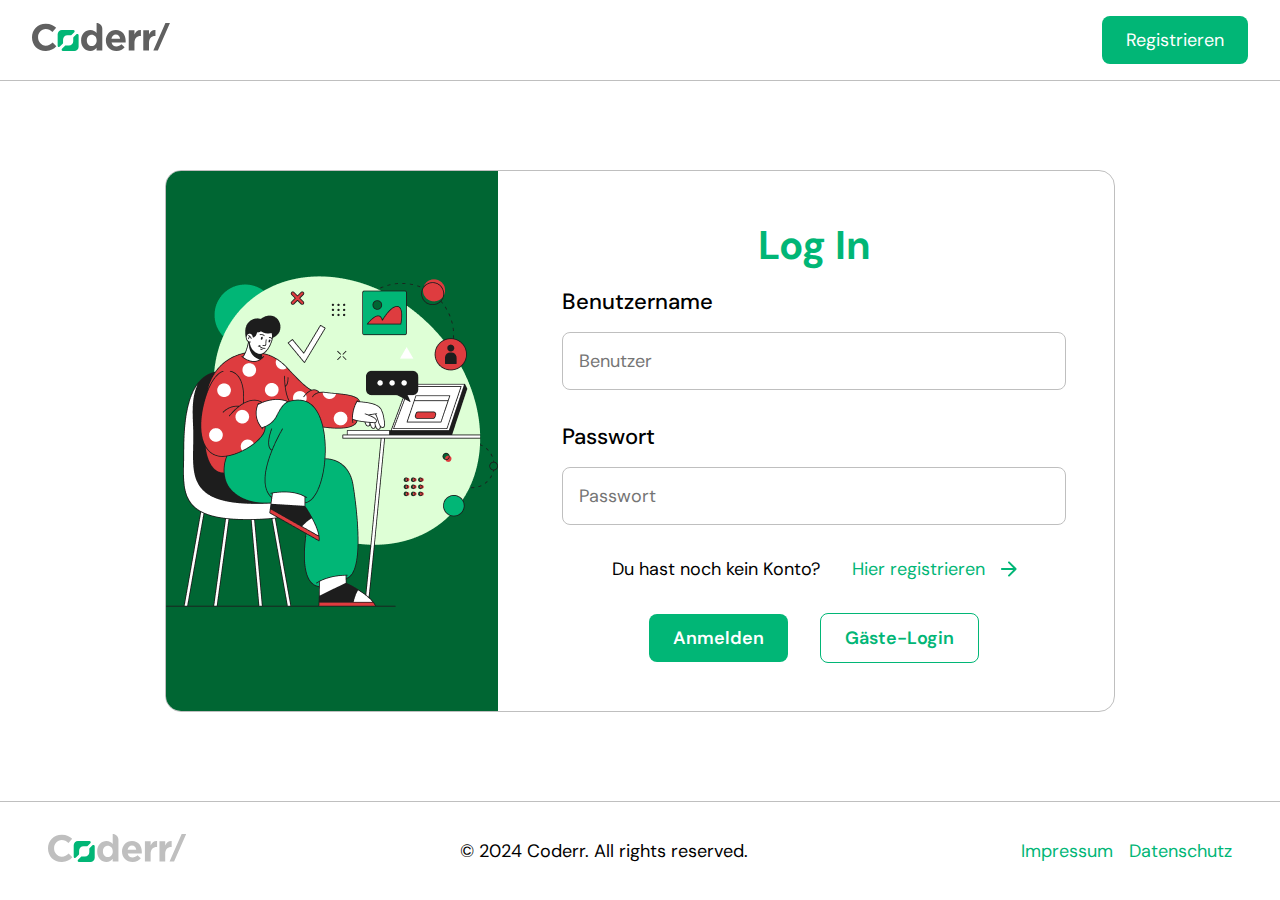
==== business_profile.html @ d6f39b42 "first commit" ====
<!DOCTYPE html>
<html lang="de">

<head>
    <meta charset="UTF-8">
    <meta name="viewport" content="width=device-width, initial-scale=1.0">
    <title>Coderr/</title>
    <link rel="icon" type="image/png" href="./assets/logo/favicon.png" />

    <link rel="stylesheet" href="./shared/styles/variables.css">
    <link rel="stylesheet" href="./shared/styles/standard.css">
    <link rel="stylesheet" href="./shared/styles/form.css">
    <link rel="stylesheet" href="./shared/styles/assets.css">
    <link rel="stylesheet" href="./shared/styles/fonts.css">
    <link rel="stylesheet" href="./shared/styles/header_footer.css">
    <link rel="stylesheet" href="./styles/business_profile.css">

    <script src="./shared/scripts/config.js"></script>
    <script src="./shared/scripts/api.js"></script>
    <script src="./shared/scripts/redirect.js"></script> 
    <script src="./shared/scripts/ui_helper.js"></script>
    <script src="./shared/scripts/form_helper.js"></script>
    <script src="./shared/scripts/auth.js"></script>
    
    <script src="./shared/scripts/template/review_templates.js"></script>
    <script src="./shared/scripts/review_crud.js"></script>
    <script src="./shared/scripts/user_crud.js"></script>
    <script src="./shared/scripts/template/offer_templates.js"></script>
    <script src="./shared/scripts/offer_crud.js"></script>
    <script src="./shared/scripts/template/order_templates.js"></script>
    <script src="./shared/scripts/order_crud.js"></script>
    <script src="./shared/scripts/template/header_template.js"></script>
    <script src="./shared/scripts/header.js"></script>

    <script src="./scripts/template/business_profile_template.js"></script>
    <script src="./scripts/business_profile.js"></script>
</head>

<body onload="initBProfile()" onclick="closeAllOpenedElements()">
    <header class="main_header">

        <a class="logo" href="./index.html">
            <img src="./assets/logo/logo_coderr.svg" alt="" srcset="">
        </a>

        <div id="head_content_right" class="d_flex_cc_gm head_content_right"></div>
        
    </header>

    <main class="d_flex_cc_gxl f_d_c">

        <section id="profile" class=" d_flex_cs_gxl f_d_c section_group">

            <div class="d_flex_cs_gxl about_me_section w_full section_group_w_border " id="business_profile_personal_data">
            </div>

            <div class="profile_stats ">
                <div class="w_full">
                    <div class="card">
                        <h2 id="business_profile_project_count" class="font_prime_color">120</h2>
                        <p >Abgeschlossene Projekte</p>
                    </div>
                    <div class="card">
                        <h2 class="font_prime_color d_flex_cc_gm" id="business_profile_avg_rating">
                            -
                            <img src="./assets/icons/kid_star.svg" alt="" srcset="">
                        </h2>
                        <p>Durchschnitt</p>
                    </div>
                </div>
                <div class="w_full">
                    <div class="card">
                        <h2 id="business_profile_review_count" class="font_prime_color">50</h2>
                        <p>Bewertungen</p>
                    </div>
                    <div class="card">
                        <h2 id="business_profile_offer_count" class="font_prime_color">5</h2>
                        <p >Angebote</p>
                    </div>
                </div>
            </div>
        </section>


        <section class="d_flex_cs_gl f_d_c w_full section_group">
            <!-- Liste der Angebote -->

            <h2 class="font_prime_color">Angebote</h2>

            <div class="offer_content w_full" id="business_profile_offer_list">

            </div>


        </section>
        
        <section class="section_group w_full  d_flex_cs_gl f_d_c">
            <h2 class="font_prime_color">Bewertungen</h2>
            <div class="w_full d_flex_cs_gm review_header">
                
                <button id="review_add_btn" onclick="openDialog('rating_dialog')" class="std_btn btn_prime pad_s">
                    Bewertung hinzufügen
                </button>
                <div class="f_d_r_resp_c">
                    <label for="review_filter">Sortieren nach:</label>
                    <select onchange="changeReviewFilterBusinessProfile(this)" id="review_filter" class="input_field">
                        <option value="-updated_at" selected>Neueste zuerst</option>
                        <option value="updated_at">Älteste zuerst</option>
                        <option value="-rating">Höchste Bewertung</option>
                        <option value="rating">Niedrigste Bewertung</option>
                    </select>
                </div>
            </div>

            <div class=" d_flex_cs_gm f_d_c w_full" id="business_profile_review_list">

            </div>

            <div class="w_full d_flex_cc_gm review_footer">
                <hr>
                <p class="link d_flex_cc_gm">
                    <img src="./assets/icons/add.svg" alt="" srcset="">
                    Mehr anzeigen
                </p>
            </div>
        </section>

        </section>
        <section onclick="closeDialog('rating_dialog')" id="rating_dialog" class="dialog pad_m d_flex_cc_gm d_none">
            <div onclick="stopProp(event)" class="m_auto small_form d_flex_cs_gm f_d_c">

                <h2 class="font_prime_color">Bewertung hinzufügen</h2>
 
                <div class="star_rating d_flex_cs_gm">
                    <div class="review_stars stars_input" id="review_stars_input">
                        <img src="./assets/icons/kid_star.svg" onmouseenter="updateStars(this)" alt="" srcset="">
                        <img src="./assets/icons/kid_star.svg" onmouseenter="updateStars(this)" alt="" srcset="">
                        <img src="./assets/icons/kid_star.svg" onmouseenter="updateStars(this)" alt="" srcset="">
                        <img src="./assets/icons/kid_star.svg" onmouseenter="updateStars(this)" alt="" srcset="">
                        <img src="./assets/icons/kid_star_empty.svg" onmouseenter="updateStars(this)" alt="" srcset="">
                    </div>
                </div>

                <div class="form_group">
                    <label for="review_description_input">Beschreibung:</label>
                    <textarea class="input_field" id="review_description_input" name="reviewText" rows="4"
                        placeholder="Ihre Bewertung hier eingeben..."></textarea>
                    <p id="review_text_error" class="form_error d_none">Bitte ausfüllen</p>
                </div>
                <div class="d_flex_cs_gm f_d_r_resp_c">
                    <button type="button" onclick="onSubmitReviewBusinessProfile()" class="std_btn btn_prime pad_s w_full">Bewertung abschicken</button>
                    <button onclick="closeDialog('rating_dialog')" type="button"
                        class="std_btn btn_secondary pad_s w_full">Abbrechen</button>
                </div>
            </div>
        </section>
    </main>
    <footer class="main_footer pad_l">
        <a class="logo" href="./index.html">
            <img src="./assets/logo/logo_coderr_light.svg" alt="" srcset="">
        </a>
        <p>© 2024 Coderr. All rights reserved.</p>
        <div class="d_flex_cc_gm">
            <a class="link" href="./imprint.html">Impressum</a>
            <a class="link" href="./privacy_policy.html">Datenschutz</a>
        </div>
    </footer>
</body>

</html>
---- shared/styles/variables.css ----
:root {
  --bg-color: white;
  --bg-color-dark: #006633;

  --link-color: #01B676;
  --link-hover-color: #34C591;

  --font-prime-color: #01B676;
  --font_sec_color: #7D7F80;
  --font_white_color: #FFFFFF;


  --section-max-w: 1440px;

  --btn-rad: 8px;
  --btn-pad: 12px 24px;
  --btn-pad-round: 4px;
  --btn-prime-color: #01B676;
  --btn-prime-hover-color: #34C591;
  --btn-prime-active-color: #34C591;
  --btn-prime-font-color: #ffffff;
  --btn-secondary-border: 1px solid #01B676;
  --btn-secondary-color: transparent;
  --btn-secondary-hover-color: #01B676;
  --btn-secondary-active-color: #01B676;
  --btn-secondary-font-color: #01B676;
  --btn-delete-color: #f82929;
  --btn-delete-hover-color: #fc6767;
  --btn-delete-active-color: #fd3c3c;


  --form-max-w: 800px;
  --form-s-max-w: 600px;
  --form-rad: 16px;
  --form-pad: 48px;
  --form-pad-small: 32px;
  --form-bg-color: #ffffff;
  --form-border: 1px solid #BFBFBF;
  --form-input-rad: 8px;
  --form-input-padding: 16px 16px;
  --form-input-border: 1px solid #BFBFBF;
  --form-input-border-color: #e0e0e0;
  --form-input-active-border-color: ##7D7F80;
  --form-input-bg-color: #e0e0e000;
}

@media screen and (max-width: 769px) {
  :root {
  --form-pad: 16px;
  --form-input-padding: 8px 8px;
  --form-pad-small: 16px;
  }
}
---- shared/styles/standard.css ----
* {
    box-sizing: border-box;
    margin: 0;
}

a {
    text-decoration: none;
}

body {
    min-height: 100vh;
    display: flex;
    flex-direction: column;
    background-color: var(--bg-color);
}

::-webkit-scrollbar {
    width: 8px;
}

::-webkit-scrollbar-track {
    background-color: #e0e0e0;
    border-radius: 10px;
}

::-webkit-scrollbar-thumb {
    background-color: var(--btn-prime-color);
    border-radius: 10px;
}

::-webkit-scrollbar-thumb:hover {
    background-color: var(--btn-prime-hover-color);
}

main {
    flex-grow: 1;
    display: flex;
    flex-direction: column;
    justify-content: flex-start;
    align-items: center;
    padding: 32px;
}


.d_none {
    display: none !important;
}

.pad_s {
    padding: 8px 16px;
}

.pad_m {
    padding: 16px 32px;
}

.pad_l {
    padding: 32px 48px;
}

@media only screen and (max-width: 769px) {
    .pad_s {
        padding: 4px 8px;
    }

    .pad_m {
        padding: 8px 16px;
    }

    .pad_l {
        padding: 16px 32px;
    }

    main {
        padding: 16px;
    }
}

.pos_rel {
    position: relative;
}

/* positioning in right corner */
.pos_abs_rc {
    position: absolute;
    top: 16px;
    right: 16px;
}



.d_flex_cs_gm,
.d_flex_cc_gm,
.d_flex_cs_gl,
.d_flex_cc_gl,
.d_flex_cs_gxl,
.d_flex_cc_gxl {
    display: flex;
    justify-content: center;
}

.d_flex_ss_gm,
.d_flex_sc_gm,
.d_flex_ss_gl,
.d_flex_sc_gl,
.d_flex_ss_gxl,
.d_flex_sc_gxl {
    display: flex;
    justify-content: flex-start;
}

.d_flex_cc_gm,
.d_flex_cs_gm,
.d_flex_sc_gm,
.d_flex_ss_gm {
    gap: 16px;
}

.d_flex_cc_gl,
.d_flex_cs_gl,
.d_flex_sc_gl,
.d_flex_ss_gl {
    gap: 32px;
}

.d_flex_cc_gxl,
.d_flex_cs_gxl,
.d_flex_sc_gxl,
.d_flex_ss_gxl {
    gap: 48px;
}

.d_flex_cs_gm,
.d_flex_ss_gm,
.d_flex_cs_gl,
.d_flex_ss_gl,
.d_flex_cs_gxl,
.d_flex_ss_gxl {
    align-items: flex-start;
}

.d_flex_cc_gm,
.d_flex_sc_gm,
.d_flex_cc_gl,
.d_flex_sc_gl,
.d_flex_cc_gxl,
.d_flex_sc_gxl {
    align-items: center;
}

.d_sb {
    justify-content: space-between !important;
}


.f_d_c {
    flex-direction: column !important;
}

.f_d_r_resp_c {
    flex-direction: row !important;
}

@media screen and (max-width: 480px) {
    .f_d_r_resp_c {
        flex-direction: column !important;
    }

}

.f_d_r {
    flex-direction: row !important;
}

.c_pointer {
    cursor: pointer;
}

.m_auto {
    margin: auto;
}

.w_full {
    width: 100%;
}

.text_c {
    text-align: center;
}

.rotate_half{
    transform: rotate(180deg);
}



@media screen and (max-width: 480px) {
    .p_top_s {
        padding-top: 36px;
    }

}
---- shared/styles/form.css ----
.small_form,
.large_form {
    width: 100%;
    background-color: var(--form-bg-color);
    border: var(--form-border);
    border-radius: var(--form-rad);
    padding: var(--form-pad);
    transition: transform 0.3s ease, box-shadow 0.3s ease;
}

.small_form {
    max-width: var(--form-s-max-w);
}

.large_form {
    max-width: var(--form-max-w);
}

.std_form {
    width: 100%;
}

.form_group {
    display: flex;
    flex-direction: column;
    width: 100%;
    gap: 16px;
}

.form_group label {
    width: 100%;
    display: block;
}

.input_field {
    width: 100%;
    border-radius: var(--form-input-rad);
    padding: var(--form-input-padding);
    border: var(--form-input-border);
    background-color: var(--form-input-bg-color);
}


select.input_field {
    cursor: pointer;
    padding: 8px;
}

.input_field:focus {
    outline: none;
    border-color: var(--form-input-active-border-color);
}

.input_checkbox_group>label,
.input_checkbox_group,
.input_checkbox_group>input {
    cursor: pointer;
}

input[type='checkbox'] {
    accent-color: var(--btn-prime-color);
    width: 22px;
    height: 22px;
}

input[type='checkbox']:hover {
    border: var(--btn-prime-active-color);
}

input[type='radio'] {
    cursor: pointer;
    accent-color: #232323;
    width: 24px;
    height: 24px;
}

input[type='radio']~label {
    font-size: 18px;
    font-weight: 400;
}

input[type=file] {
    cursor: pointer;
}

input[type=file]::file-selector-button {
    cursor: pointer;
    border: none;
    border-radius: var(--btn-rad);
    font-weight: bold;
    padding: 8px;
}

input[type=file]::file-selector-button {
    background-color: var(--btn-prime-color);
    transition: all 0.3s ease, transform 0.2s ease;
}

input[type=file]::file-selector-button:hover {
    background-color: var(--btn-prime-hover-color);
}

input[type=file]::file-selector-button:active {
    background-color: var(--btn-prime-active-color);
}

textarea {
    min-height: 120px;
}

.review_header{
    justify-content: space-between !important;
}

.review_header > div{
    display: flex;
    gap: 8px;
}

.review_header > div > label{
    display: flex;
    font-size: 18px;
    white-space: nowrap;
    align-items: center;
}

@media screen and (max-width: 769px) {
    .review_header{
        flex-direction: column !important;
    }
}

.review_footer{
    position: relative;
    height: 32px;
    display: none;
}


.review_footer > p{
    position: absolute;
    padding: 8px 16px;
    background-color: var(--bg-color);
    font-weight: 600 !important;
}

.own_review{
    position: relative;
}

.own_review_label{
    padding: 4px 8px;
    border: var(--btn-secondary-border);
    border-radius: var(--btn-rad);
}


.form_error{
    color: red;
    font-weight: 500;
}


.image_input_box{
    position: relative;
}

.image_input_box > .file_input{
    position: absolute;
    bottom: 4px;
    right: 4px;
    background-color: var(--font_white_color) !important;
}

.image_input_box > .file_input_l{
    position: absolute;
    bottom: 12px;
    right: 12px;
    background-color: var(--font_white_color) !important;
}

.image_input_box > .file_input_l > input{
    display: none;
}

.image_input_box > .file_input > input{
    display: none;
}
---- shared/styles/assets.css ----
/* Buttons */

.std_btn {
    cursor: pointer;
    border: none;
    border-radius: var(--btn-rad);
    padding: var(--btn-pad);
    white-space: nowrap;
}

.std_btn_disabled{
    cursor: default !important;
    background-color: rgb(121, 121, 121) !important;
}

.btn_prime {
    background-color: var(--btn-prime-color);
    transition: all 0.3s ease;
    color: var(--btn-prime-font-color);
}

.btn_prime:hover {
    background-color: var(--btn-prime-hover-color);
}

.btn_prime:active {
    background-color: var(--btn-prime-active-color);
}



.btn_secondary {
    border: var(--btn-secondary-border);
    background-color: var(--btn-secondary-color);
    transition: all 0.3s ease;
    color: var(--btn-secondary-font-color);
}

.btn_secondary:hover {
    background-color: var(--btn-secondary-hover-color);
    color: var(--btn-prime-font-color);
}

.btn_secondary:active {
    background-color: var(--btn-secondary-active-color);
}


.btn_round_s,
.btn_round_m,
.btn_round_l,
.btn_round_xl {
    border-radius: 100%;
    cursor: pointer;
    border: none;
}

.btn_round_s {
    height: 24px;
    width: 24px;
}

.btn_round_m {
    height: 36px;
    width: 36px;
}

.btn_round_l {
    height: 48px;
    width: 48px;
}

.btn_round_xl {
    height: 64px;
    width: 64px;
}

@media screen and (max-width: 769px) {
    .btn_round_s {
        height: 20px;
        width: 20px;
    }
    
    .btn_round_m {
        height: 32px;
        width: 32px;
    }
    
    .btn_round_l {
        height: 36px;
        width: 36px;
    }
    
    .btn_round_xl {
        height: 48px;
        width: 48px;
    }
  }

.btn_delete,
.btn_edit {
    background-repeat: no-repeat;
    background-size: 50%;
    background-position: center;
}

.btn_edit:disabled {
    opacity: 0.5; 
    cursor: not-allowed; 
    pointer-events: none; 
}

.abs_pos_edit_btn {
    position: absolute;
    right: 32px;
    top: 32px;
}

.abs_pos_edit_btn_m {
    position: absolute;
    right: 16px;
    top: 16px;
}

.abs_pos_edit_btn_s {
    position: absolute;
    right: 12px;
    top: 0px;
}

.btn_delete {
    background-color: var(--btn-delete-color);
    color: var(--btn-prime-font-color);
}

.btn_delete:hover {
    background-color: var(--btn-delete-color);
}

.btn_delete:active {
    background-color: var(--btn-delete-color);
}

.btn_edit {
    border: var(--btn-secondary-border);
    border-color: transparent;
    padding: var(--btn-pad-round);
    background-color: var(--btn-secondary-color);
}

.btn_edit:hover {
    border: var(--btn-secondary-border);
}

.btn_edit:active {
    border: var(--btn-secondary-border);
}

.btn_edit>img {
    height: 70%;
}

.btn_border_secondary{
    border: var(--form-border);
}


/* Link */



.link {
    color: var(--link-color);
    text-decoration: none;
}

.link:hover {
    text-decoration: underline;
    cursor: pointer;
    color: var(--link-hover-color) !important;
}





/* Card */
.card,
.card_pad_s {
    width: 100%;
    max-width: var(--section-max-w);
    background-color: var(--form-bg-color);
    border: var(--form-border);
    border-radius: var(--btn-rad);
}

.card {
    padding: 32px;
}

.card_pad_s {
    padding: 8px 16px;
}

.card_wo_border {
    width: 100%;
    max-width: var(--section-max-w);
    background-color: var(--form-bg-color);
    border: var(--form-border);
    border-radius: var(--btn-rad);
    padding: var(--form-pad-small);
}

.card_info_group {
    display: flex;
}

.card_info_group>p:first-child {
    font-weight: bold;
    width: 150px;
}

.section_group_w_border,
.section_group {
    width: 100%;
    max-width: var(--section-max-w);
    background-color: var(--form-bg-color);
}

.section_group_w_border {
    border: var(--form-border);
    border-radius: var(--form-rad);
    padding: var(--form-pad-small);
}

.section_seperator {
    height: 2px;
    width: 100%;
    margin: 32px 0;
    background-color: rgb(106, 106, 106);
}

.offer_content {
    display: flex;
    justify-content: space-between;
    gap: 42px;
    flex-wrap: wrap;
}

.offer_card {
    max-width: 400px;
}

.offer_card:hover {
    cursor: pointer;
}

.offer_image {
    display: block;
    width: 100%;
    aspect-ratio: 350/200;
    height: 200px;
    background-color: rgb(242 242 242);
    border-radius: var(--btn-rad);
    object-fit: cover;
}

.dialog {
    z-index: 5;
    position: fixed;
    top: 0;
    left: 0;
    right: 0;
    bottom: 0;
    background-color: rgba(0, 0, 0, 0.4);
    overflow: auto;
}

.dialog_content {
    width: 100%;
}

.profile_img_l,
.profile_img,
.profile_img_small {
    display: block;
    border-radius: 50%;
    object-fit: cover;
    border: var(--form-input-border);
}

.profile_img {
    width: 120px;
    height: 120px;
}

.profile_img_small {
    width: 60px;
    height: 60px;
}

.profile_img_l {
    width: 164px;
    height: 164px;
}

.review_stars {
    cursor: default;
}

.review_stars>img {
    height: 12px;
}

.star_rating>p {
    font-size: 24px;
    cursor: pointer;
}

.stars_input>img {
    height: 24px;
    cursor: pointer;
}

hr {
    width: 100%;
    border: 1px solid #BFBFBF
}

.icon {
    width: 16px;
    height: 16px;
}



/* Dropdown */

.dropdown_wrapper {
    position: relative;
    border: var(--form-border);
    border-radius: var(--btn-rad);
    padding: 8px 16px;
}

.dropdown_wrapper[open="true"] .dropdown_content {
    transform: translateY(0%);
}

.dropdown_wrapper[open="true"]>img {
    transform: rotate(90deg);
    transition: all 200ms ease-in-out;
}

.dropdown_wrapper[open="true"] .dropdown_box {
    overflow: unset;
}

.dropdown_box {
    position: absolute;
    width: 100%;
    bottom: 0;
    overflow: hidden;
}

.dropdown_content {
    position: absolute;
    list-style-type: none;
    top: 4px;
    transform: translateY(-10%);
    z-index: 2;
    transition: all 200ms ease-in-out;
    padding: 16px;
}

.dropdown_content>li {
    padding: 8px;
    width: 100%;
    border-radius: var(--btn-rad);
}

.dropdown_content>li:hover {
    background-color: #DEFFD6;
}

.offer_dropdown_box {
    max-width: var(--section-max-w);
    background-color: var(--form-bg-color);
    border-radius: var(--btn-rad);
    padding: 16px;
    box-shadow: 0px 0px 16px 0px #0000003d;
}

.dropdown_content .form_group:hover {
    background-color: #DEFFD6;
    border-radius: var(--btn-rad);
    cursor: pointer;
}

.dropdown_content label {
    cursor: pointer;
}





.searchbar {
    padding: 16px 64px;
    display: flex;
}

.searchbar>button {
    width: 64px;
    height: 64px;
    background-color: black;
    border: none;
    border-top-right-radius: 8px;
    border-bottom-right-radius: 8px;
    cursor: pointer;
}

.searchbar>button:hover {
    background-color: var(--btn-prime-hover-color);
}

.searchbar>input {
    width: calc(100% - 64px);
    height: 64px;
    padding: 0 32px;

    border: var(--form-input-border);
    border-top-left-radius: 8px;
    border-bottom-left-radius: 8px;
}

.searchbar>input:focus {
    outline: none;
}

@media screen and (max-width: 780px) and (min-width: 480px) {
    .searchbar {
        padding: 16px 32px;
    }

}

@media screen and (max-width: 480px) {
    .searchbar {
        padding: 8px 16px;
    }
    .searchbar>input {
        padding: 0 8px;
    }
}



.page_number[currentPage="true"]{
    padding: 0px 4px;
    border-bottom: 3px solid var(--btn-prime-color);
}

.page_number:hover{
    cursor: pointer;
    color: var(--btn-prime-color);
}






.feature_list {
    padding: 0;
}

.feature_list li::marker {
    content: '';
}

.feature_list li {
    position: relative;
    padding-left: 32px;
}

.feature_list li::before {
    content: url('../../assets/icons/check.svg');
    position: absolute;
    left: 0;
}







.toast_msg{
    position: fixed;
    bottom: calc(var(--form-pad) / 2);
    left: var(--form-pad);
    min-height: 80px;
    box-shadow: 0px 0px 16px 0px #0000003d;
    min-width: 300px;
    border-radius: 8px;
    overflow: hidden;
    transform: translateX(-100%); 
    animation: slideInFromLeft 0.25s ease-out forwards;
    z-index: 6;
}


@keyframes slideInFromLeft {
    0% {
        opacity: 0;
        transform: translateX(-100%);
    }
    100% {
        opacity: 1;
        transform: translateX(0);
    }
}

.toast_msg_left{
    width: 80px;
    align-self: stretch;
}

.toast_msg[error="true"] .toast_msg_left{
    background: #DE3C3F;
}

.toast_msg[error="false"] .toast_msg_left{
    background: #01B676;
}

.toast_msg[error="true"] {
    background: #FFF4F5;
}

.toast_msg[error="false"] {
    background: #DEFFD6;
}

.toast_msg[error="true"] img[error="false"] {
    display: none;
}

.toast_msg[error="false"] img[error="true"] {
    display: none;
}

.toast_msg[error="true"] h3[error="false"] {
    display: none;
}

.toast_msg[error="false"] h3[error="true"] {
    display: none;
}

.toast_msg_right{
    position: relative;
    flex: 1;
    padding: 8px 0;
    display: flex;
    gap: 8px;
    flex-direction: column;
}

.toast_msg_right ul{
    flex: 1;
    padding: 0px 16px;
}
---- shared/styles/fonts.css ----
* {
    font-family: 'DM Sans';
}

h1 {
    font-size: 40px;
}

h2 {
    font-size: 32px;
}

label,
h3,
.page_number {
    font-size: 22px;
}

h1,
h2,
h3,
h4,
h5,
p,
.page_number  {
    word-break: break-word;
}

a,
p,
button,
input,
ul,
option,
select,
textarea {
    font-size: 18px;
}


@media screen and (max-width: 769px) {
    h1 {
        font-size: 32px;
    }

    h2 {
        font-size: 24px;
    }

    label,
    h3,
    .page_number  {
        font-size: 18px;
    }

    a,
    p,
    button,
    input,
    ul,
    option,
    select,
    textarea {
        font-size: 16px;
    }
}

/* Font-Weights */

h1,
h2,
h3,
.page_number  {
    font-weight: 700;
}

a,
p,
button,
textarea,
input {
    font-weight: 400;

}

label {
    font-weight: 500;
}

button {
    font-weight: 600;
}


/* Colors */

.c_black {
    color: black !important;
}

.font_prime_color {
    color: var(--font-prime-color);
}

.font_sec_color {
    color: var(--font_sec_color);
}

.font_white_color {
    color: var(--font_white_color);
}

.font_error_color{
    color: var(--btn-delete-color);
}


/* Alignments */

.ws_nw {
    white-space: nowrap;
}

.text_a_e {
    text-align: end;
}

.text_a_c {
    text-align: center;
}



/* dm-sans */

/* dm-sans-100 - latin */
@font-face {
    font-display: swap;
    /* Check https://developer.mozilla.org/en-US/docs/Web/CSS/@font-face/font-display for other options. */
    font-family: 'DM Sans';
    font-style: normal;
    font-weight: 100;
    src: url('../../assets/fonts/dm-sans-v15-latin-100.woff2') format('woff2');
    /* Chrome 36+, Opera 23+, Firefox 39+, Safari 12+, iOS 10+ */
}

/* dm-sans-100italic - latin */
@font-face {
    font-display: swap;
    /* Check https://developer.mozilla.org/en-US/docs/Web/CSS/@font-face/font-display for other options. */
    font-family: 'DM Sans';
    font-style: italic;
    font-weight: 100;
    src: url('../../assets/fonts/dm-sans-v15-latin-100italic.woff2') format('woff2');
    /* Chrome 36+, Opera 23+, Firefox 39+, Safari 12+, iOS 10+ */
}

/* dm-sans-200 - latin */
@font-face {
    font-display: swap;
    /* Check https://developer.mozilla.org/en-US/docs/Web/CSS/@font-face/font-display for other options. */
    font-family: 'DM Sans';
    font-style: normal;
    font-weight: 200;
    src: url('../../assets/fonts/dm-sans-v15-latin-200.woff2') format('woff2');
    /* Chrome 36+, Opera 23+, Firefox 39+, Safari 12+, iOS 10+ */
}

/* dm-sans-200italic - latin */
@font-face {
    font-display: swap;
    /* Check https://developer.mozilla.org/en-US/docs/Web/CSS/@font-face/font-display for other options. */
    font-family: 'DM Sans';
    font-style: italic;
    font-weight: 200;
    src: url('../../assets/fonts/dm-sans-v15-latin-200italic.woff2') format('woff2');
    /* Chrome 36+, Opera 23+, Firefox 39+, Safari 12+, iOS 10+ */
}

/* dm-sans-300 - latin */
@font-face {
    font-display: swap;
    /* Check https://developer.mozilla.org/en-US/docs/Web/CSS/@font-face/font-display for other options. */
    font-family: 'DM Sans';
    font-style: normal;
    font-weight: 300;
    src: url('../../assets/fonts/dm-sans-v15-latin-300.woff2') format('woff2');
    /* Chrome 36+, Opera 23+, Firefox 39+, Safari 12+, iOS 10+ */
}

/* dm-sans-300italic - latin */
@font-face {
    font-display: swap;
    /* Check https://developer.mozilla.org/en-US/docs/Web/CSS/@font-face/font-display for other options. */
    font-family: 'DM Sans';
    font-style: italic;
    font-weight: 300;
    src: url('../../assets/fonts/dm-sans-v15-latin-300italic.woff2') format('woff2');
    /* Chrome 36+, Opera 23+, Firefox 39+, Safari 12+, iOS 10+ */
}

/* dm-sans-regular - latin */
@font-face {
    font-display: swap;
    /* Check https://developer.mozilla.org/en-US/docs/Web/CSS/@font-face/font-display for other options. */
    font-family: 'DM Sans';
    font-style: normal;
    font-weight: 400;
    src: url('../../assets/fonts/dm-sans-v15-latin-regular.woff2') format('woff2');
    /* Chrome 36+, Opera 23+, Firefox 39+, Safari 12+, iOS 10+ */
}

/* dm-sans-italic - latin */
@font-face {
    font-display: swap;
    /* Check https://developer.mozilla.org/en-US/docs/Web/CSS/@font-face/font-display for other options. */
    font-family: 'DM Sans';
    font-style: italic;
    font-weight: 400;
    src: url('../../assets/fonts/dm-sans-v15-latin-italic.woff2') format('woff2');
    /* Chrome 36+, Opera 23+, Firefox 39+, Safari 12+, iOS 10+ */
}

/* dm-sans-500 - latin */
@font-face {
    font-display: swap;
    /* Check https://developer.mozilla.org/en-US/docs/Web/CSS/@font-face/font-display for other options. */
    font-family: 'DM Sans';
    font-style: normal;
    font-weight: 500;
    src: url('../../assets/fonts/dm-sans-v15-latin-500.woff2') format('woff2');
    /* Chrome 36+, Opera 23+, Firefox 39+, Safari 12+, iOS 10+ */
}

/* dm-sans-500italic - latin */
@font-face {
    font-display: swap;
    /* Check https://developer.mozilla.org/en-US/docs/Web/CSS/@font-face/font-display for other options. */
    font-family: 'DM Sans';
    font-style: italic;
    font-weight: 500;
    src: url('../../assets/fonts/dm-sans-v15-latin-500italic.woff2') format('woff2');
    /* Chrome 36+, Opera 23+, Firefox 39+, Safari 12+, iOS 10+ */
}

/* dm-sans-600 - latin */
@font-face {
    font-display: swap;
    /* Check https://developer.mozilla.org/en-US/docs/Web/CSS/@font-face/font-display for other options. */
    font-family: 'DM Sans';
    font-style: normal;
    font-weight: 600;
    src: url('../../assets/fonts/dm-sans-v15-latin-600.woff2') format('woff2');
    /* Chrome 36+, Opera 23+, Firefox 39+, Safari 12+, iOS 10+ */
}

/* dm-sans-600italic - latin */
@font-face {
    font-display: swap;
    /* Check https://developer.mozilla.org/en-US/docs/Web/CSS/@font-face/font-display for other options. */
    font-family: 'DM Sans';
    font-style: italic;
    font-weight: 600;
    src: url('../../assets/fonts/dm-sans-v15-latin-600italic.woff2') format('woff2');
    /* Chrome 36+, Opera 23+, Firefox 39+, Safari 12+, iOS 10+ */
}

/* dm-sans-700 - latin */
@font-face {
    font-display: swap;
    /* Check https://developer.mozilla.org/en-US/docs/Web/CSS/@font-face/font-display for other options. */
    font-family: 'DM Sans';
    font-style: normal;
    font-weight: 700;
    src: url('../../assets/fonts/dm-sans-v15-latin-700.woff2') format('woff2');
    /* Chrome 36+, Opera 23+, Firefox 39+, Safari 12+, iOS 10+ */
}

/* dm-sans-700italic - latin */
@font-face {
    font-display: swap;
    /* Check https://developer.mozilla.org/en-US/docs/Web/CSS/@font-face/font-display for other options. */
    font-family: 'DM Sans';
    font-style: italic;
    font-weight: 700;
    src: url('../../assets/fonts/dm-sans-v15-latin-700italic.woff2') format('woff2');
    /* Chrome 36+, Opera 23+, Firefox 39+, Safari 12+, iOS 10+ */
}

/* dm-sans-800 - latin */
@font-face {
    font-display: swap;
    /* Check https://developer.mozilla.org/en-US/docs/Web/CSS/@font-face/font-display for other options. */
    font-family: 'DM Sans';
    font-style: normal;
    font-weight: 800;
    src: url('../../assets/fonts/dm-sans-v15-latin-800.woff2') format('woff2');
    /* Chrome 36+, Opera 23+, Firefox 39+, Safari 12+, iOS 10+ */
}

/* dm-sans-800italic - latin */
@font-face {
    font-display: swap;
    /* Check https://developer.mozilla.org/en-US/docs/Web/CSS/@font-face/font-display for other options. */
    font-family: 'DM Sans';
    font-style: italic;
    font-weight: 800;
    src: url('../../assets/fonts/dm-sans-v15-latin-800italic.woff2') format('woff2');
    /* Chrome 36+, Opera 23+, Firefox 39+, Safari 12+, iOS 10+ */
}

/* dm-sans-900 - latin */
@font-face {
    font-display: swap;
    /* Check https://developer.mozilla.org/en-US/docs/Web/CSS/@font-face/font-display for other options. */
    font-family: 'DM Sans';
    font-style: normal;
    font-weight: 900;
    src: url('../../assets/fonts/dm-sans-v15-latin-900.woff2') format('woff2');
    /* Chrome 36+, Opera 23+, Firefox 39+, Safari 12+, iOS 10+ */
}

/* dm-sans-900italic - latin */
@font-face {
    font-display: swap;
    /* Check https://developer.mozilla.org/en-US/docs/Web/CSS/@font-face/font-display for other options. */
    font-family: 'DM Sans';
    font-style: italic;
    font-weight: 900;
    src: url('../../assets/fonts/dm-sans-v15-latin-900italic.woff2') format('woff2');
    /* Chrome 36+, Opera 23+, Firefox 39+, Safari 12+, iOS 10+ */
}





/* figtree */

/* figtree-300 - latin */
@font-face {
    font-display: swap;
    /* Check https://developer.mozilla.org/en-US/docs/Web/CSS/@font-face/font-display for other options. */
    font-family: 'Figtree';
    font-style: normal;
    font-weight: 300;
    src: url('../../assets/fonts/figtree-v5-latin-300.woff2') format('woff2');
    /* Chrome 36+, Opera 23+, Firefox 39+, Safari 12+, iOS 10+ */
}

/* figtree-300italic - latin */
@font-face {
    font-display: swap;
    /* Check https://developer.mozilla.org/en-US/docs/Web/CSS/@font-face/font-display for other options. */
    font-family: 'Figtree';
    font-style: italic;
    font-weight: 300;
    src: url('../../assets/fonts/figtree-v5-latin-300italic.woff2') format('woff2');
    /* Chrome 36+, Opera 23+, Firefox 39+, Safari 12+, iOS 10+ */
}

/* figtree-regular - latin */
@font-face {
    font-display: swap;
    /* Check https://developer.mozilla.org/en-US/docs/Web/CSS/@font-face/font-display for other options. */
    font-family: 'Figtree';
    font-style: normal;
    font-weight: 400;
    src: url('../../assets/fonts/figtree-v5-latin-regular.woff2') format('woff2');
    /* Chrome 36+, Opera 23+, Firefox 39+, Safari 12+, iOS 10+ */
}

/* figtree-italic - latin */
@font-face {
    font-display: swap;
    /* Check https://developer.mozilla.org/en-US/docs/Web/CSS/@font-face/font-display for other options. */
    font-family: 'Figtree';
    font-style: italic;
    font-weight: 400;
    src: url('../../assets/fonts/figtree-v5-latin-italic.woff2') format('woff2');
    /* Chrome 36+, Opera 23+, Firefox 39+, Safari 12+, iOS 10+ */
}

/* figtree-500 - latin */
@font-face {
    font-display: swap;
    /* Check https://developer.mozilla.org/en-US/docs/Web/CSS/@font-face/font-display for other options. */
    font-family: 'Figtree';
    font-style: normal;
    font-weight: 500;
    src: url('../../assets/fonts/figtree-v5-latin-500.woff2') format('woff2');
    /* Chrome 36+, Opera 23+, Firefox 39+, Safari 12+, iOS 10+ */
}

/* figtree-500italic - latin */
@font-face {
    font-display: swap;
    /* Check https://developer.mozilla.org/en-US/docs/Web/CSS/@font-face/font-display for other options. */
    font-family: 'Figtree';
    font-style: italic;
    font-weight: 500;
    src: url('../../assets/fonts/figtree-v5-latin-500italic.woff2') format('woff2');
    /* Chrome 36+, Opera 23+, Firefox 39+, Safari 12+, iOS 10+ */
}

/* figtree-600 - latin */
@font-face {
    font-display: swap;
    /* Check https://developer.mozilla.org/en-US/docs/Web/CSS/@font-face/font-display for other options. */
    font-family: 'Figtree';
    font-style: normal;
    font-weight: 600;
    src: url('../../assets/fonts/figtree-v5-latin-600.woff2') format('woff2');
    /* Chrome 36+, Opera 23+, Firefox 39+, Safari 12+, iOS 10+ */
}

/* figtree-600italic - latin */
@font-face {
    font-display: swap;
    /* Check https://developer.mozilla.org/en-US/docs/Web/CSS/@font-face/font-display for other options. */
    font-family: 'Figtree';
    font-style: italic;
    font-weight: 600;
    src: url('../../assets/fonts/figtree-v5-latin-600italic.woff2') format('woff2');
    /* Chrome 36+, Opera 23+, Firefox 39+, Safari 12+, iOS 10+ */
}

/* figtree-700 - latin */
@font-face {
    font-display: swap;
    /* Check https://developer.mozilla.org/en-US/docs/Web/CSS/@font-face/font-display for other options. */
    font-family: 'Figtree';
    font-style: normal;
    font-weight: 700;
    src: url('../../assets/fonts/figtree-v5-latin-700.woff2') format('woff2');
    /* Chrome 36+, Opera 23+, Firefox 39+, Safari 12+, iOS 10+ */
}

/* figtree-700italic - latin */
@font-face {
    font-display: swap;
    /* Check https://developer.mozilla.org/en-US/docs/Web/CSS/@font-face/font-display for other options. */
    font-family: 'Figtree';
    font-style: italic;
    font-weight: 700;
    src: url('../../assets/fonts/figtree-v5-latin-700italic.woff2') format('woff2');
    /* Chrome 36+, Opera 23+, Firefox 39+, Safari 12+, iOS 10+ */
}

/* figtree-800 - latin */
@font-face {
    font-display: swap;
    /* Check https://developer.mozilla.org/en-US/docs/Web/CSS/@font-face/font-display for other options. */
    font-family: 'Figtree';
    font-style: normal;
    font-weight: 800;
    src: url('../../assets/fonts/figtree-v5-latin-800.woff2') format('woff2');
    /* Chrome 36+, Opera 23+, Firefox 39+, Safari 12+, iOS 10+ */
}

/* figtree-800italic - latin */
@font-face {
    font-display: swap;
    /* Check https://developer.mozilla.org/en-US/docs/Web/CSS/@font-face/font-display for other options. */
    font-family: 'Figtree';
    font-style: italic;
    font-weight: 800;
    src: url('../../assets/fonts/figtree-v5-latin-800italic.woff2') format('woff2');
    /* Chrome 36+, Opera 23+, Firefox 39+, Safari 12+, iOS 10+ */
}

/* figtree-900 - latin */
@font-face {
    font-display: swap;
    /* Check https://developer.mozilla.org/en-US/docs/Web/CSS/@font-face/font-display for other options. */
    font-family: 'Figtree';
    font-style: normal;
    font-weight: 900;
    src: url('../../assets/fonts/figtree-v5-latin-900.woff2') format('woff2');
    /* Chrome 36+, Opera 23+, Firefox 39+, Safari 12+, iOS 10+ */
}

/* figtree-900italic - latin */
@font-face {
    font-display: swap;
    /* Check https://developer.mozilla.org/en-US/docs/Web/CSS/@font-face/font-display for other options. */
    font-family: 'Figtree';
    font-style: italic;
    font-weight: 900;
    src: url('../../assets/fonts/figtree-v5-latin-900italic.woff2') format('woff2');
    /* Chrome 36+, Opera 23+, Firefox 39+, Safari 12+, iOS 10+ */
}
---- shared/styles/header_footer.css ----
.main_header,
.main_footer {
    display: flex;
    align-items: center;
    justify-content: space-between;
    flex-direction: row;
}

@media only screen and (min-width: 1440px) {

    .main_header,
    .main_footer {
        padding-left: max(48px, calc(50% - 720px)) !important;
        padding-right: max(48px, calc(50% - 720px)) !important;
    }
}


.main_header {
    border-bottom: var(--form-border);
    padding: 16px 32px;
}


.main_footer {
    border-top: var(--form-border);
}


.logo img {
    height: 28px;
}

.head_content_right {
    position: relative;
    z-index: 2;
}

.head_content_right>img[open="false"]~.menu_content {
    top: 100%;
    visibility: hidden;
    opacity: 0; 
}

.head_content_right>img {
    cursor: pointer;
}

.menu_content {
    position: absolute;
    top: calc(100% + 16px);
    box-shadow: 0px 0px 16px 0px #00000026;
    width: 150px;
    right: 0px;
    z-index: 2;
    background-color: white;
    padding: 16px;
    border-radius: 8px;
    opacity: 1;

    transition: all 200ms ease-in-out;
}

.menu_content>p,
.menu_content>a {
    padding: 8px;
    width: 100%;
    border-radius: var(--btn-rad);
    color: black;
}

.menu_content>p:hover,
.menu_content>a:hover {
    background-color: #DEFFD6;
    cursor: pointer;
}

.menu_content::before {
    content: "";
    width: 0;
    height: 0;
    border-left: 16px solid transparent;
    border-right: 16px solid transparent;
    border-bottom: 14px solid white;
    position: absolute;
    top: -11px;
    right: 12px;
}

@media only screen and (max-width: 1024px) {
    .searchbar_header {
        display: none;
    }

    .main_header {
        padding: 16px 32px;
    }
}


@media only screen and (max-width: 769px) {
    .main_footer {
        flex-direction: column !important;
        gap: 16px;
    }

    .main_header {
        padding: 16px 32px;
    }
}

@media only screen and (max-width: 480px) {
    .main_header {
        flex-direction: column !important;
        gap: 16px;
    }
}


.nav_links {
    display: flex;
    gap: 20px;
    flex-wrap: wrap;
}
---- styles/business_profile.css ----
.about_me_section>div {
  width: 50%;
}

.profile_stats {
  flex-direction: row;
  width: 100%;
  display: flex;
  gap: 16px;
}

.profile_stats>div {
  display: flex;
  align-items: center;
  justify-content: space-around;
  flex-direction: row;
  gap: 16px;
}

.profile_stats>div>div {
  height: 160px;
  text-align: center;
  padding: 0;
  display: flex;
  align-items: center;
  justify-content: center;
  flex-direction: column;
}

@media only screen and (max-width: 769px) {
  .about_me_section {
    flex-direction: column;
    /* min-width: 500px; */
  }

  .about_me_section>div {
    width: 100%;
  }


  .profile_stats {
    flex-direction: column;
    gap: 32px;
  }

  .profile_stats>div>div {
    height: 140px;
    width: 140px;
  }
}
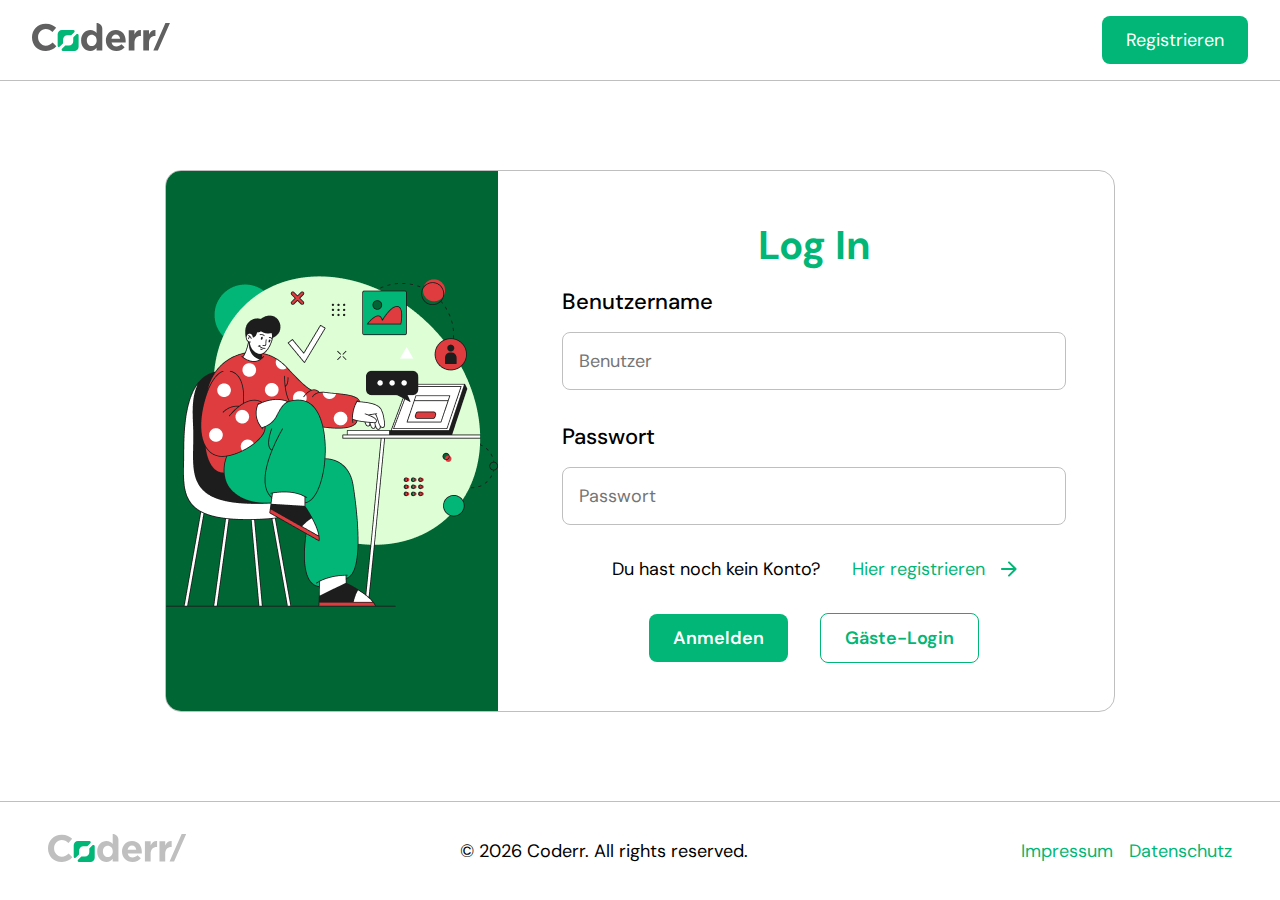
==== commit dd195929: "year" ====
--- a/business_profile.html
+++ b/business_profile.html
@@ -31,6 +31,7 @@
     <script src="./shared/scripts/order_crud.js"></script>
     <script src="./shared/scripts/template/header_template.js"></script>
     <script src="./shared/scripts/header.js"></script>
+    <script src="./shared/scripts/footer.js"></script>
 
     <script src="./scripts/template/business_profile_template.js"></script>
     <script src="./scripts/business_profile.js"></script>
@@ -159,7 +160,7 @@
         <a class="logo" href="./index.html">
             <img src="./assets/logo/logo_coderr_light.svg" alt="" srcset="">
         </a>
-        <p>© 2024 Coderr. All rights reserved.</p>
+        <p>© <span id="current-year"></span> Coderr. All rights reserved.</p>
         <div class="d_flex_cc_gm">
             <a class="link" href="./imprint.html">Impressum</a>
             <a class="link" href="./privacy_policy.html">Datenschutz</a>
